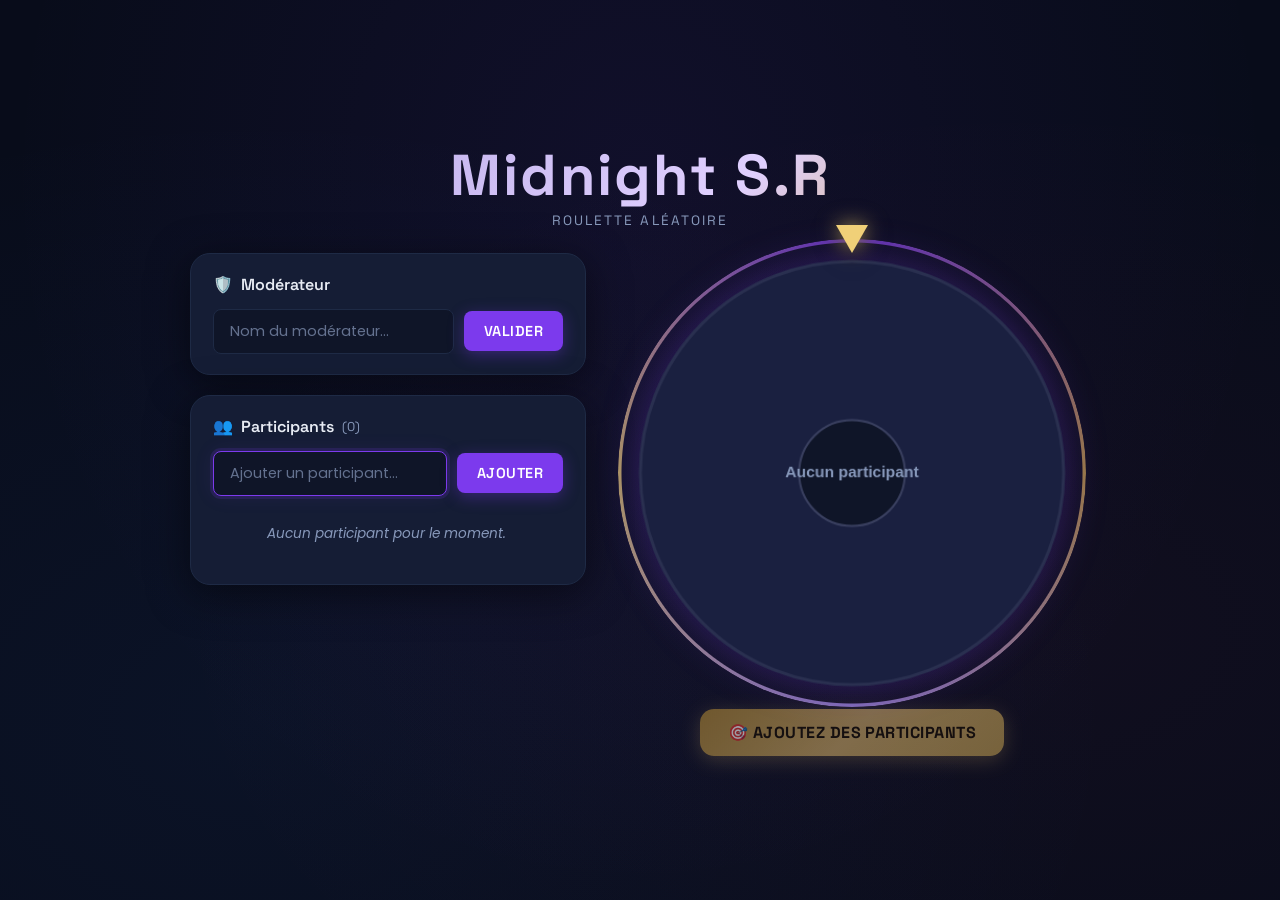
==== index.html @ 90e46de7 "V1.1 - Midnight S.R" ====
<!DOCTYPE html>
<html lang="fr">
<head>
    <meta charset="UTF-8">
    <meta name="viewport" content="width=device-width, initial-scale=1.0">
    <title>Midnight S.R - Roulette</title>

    <!-- Google Fonts -->
    <link rel="preconnect" href="https://fonts.googleapis.com">
    <link rel="preconnect" href="https://fonts.gstatic.com" crossorigin>
    <link href="https://fonts.googleapis.com/css2?family=Space+Grotesk:wght@300;400;500;600;700&family=Poppins:wght@300;400;500;600;700;800&display=swap" rel="stylesheet">

    <!-- Styles -->
    <link rel="stylesheet" href="style.css">
</head>
<body>
    <div class="main-container">
        <!-- En-tête -->
        <header class="header">
            <h1 class="header__title">Midnight S.R</h1>
            <p class="header__subtitle">Roulette Aléatoire</p>
            <div class="header__moderator" id="moderatorBadge" style="display: none;">
                <span class="header__moderator-icon"></span>
                Modéré par : <span class="header__moderator-name" id="moderatorDisplayName">—</span>
            </div>
        </header>

        <!-- Grille de contenu -->
        <div class="content-grid">
            <!-- Panneau gauche -->
            <div class="panel">
                <!-- Carte Modérateur -->
                <div class="card">
                    <div class="card__title">
                        <span class="card__title-icon">🛡️</span> Modérateur
                    </div>
                    <div class="input-group">
                        <input type="text" class="input" id="moderatorInput" placeholder="Nom du modérateur..." maxlength="40" autocomplete="off">
                        <button class="btn btn--primary" id="btnSetModerator">Valider</button>
                    </div>
                </div>

                <!-- Carte Participants -->
                <div class="card">
                    <div class="card__title">
                        <span class="card__title-icon">👥</span> Participants
                        <span class="participant-count" id="participantCount">(0)</span>
                    </div>
                    <div class="input-group">
                        <input type="text" class="input" id="participantInput" placeholder="Ajouter un participant..." maxlength="30" autocomplete="off">
                        <button class="btn btn--primary" id="btnAddParticipant">Ajouter</button>
                    </div>
                    <div class="participants-list-container" id="participantsListContainer">
                        <ul class="participants-list" id="participantsList">
                            <li class="empty-state" id="emptyState">Aucun participant pour le moment.</li>
                        </ul>
                    </div>
                </div>
            </div>

            <!-- Section Roulette -->
            <div class="wheel-section">
                <div class="wheel-wrapper" id="wheelWrapper">
                    <div class="wheel-outer-ring"></div>
                    <!-- Canvas AVANT le pointeur pour que le pointeur soit au-dessus -->
                    <canvas class="wheel-canvas" id="wheelCanvas" width="440" height="440"></canvas>
                    <div class="wheel-pointer" id="wheelPointer"></div>
                </div>
                <button class="btn btn--gold" id="btnSpin" disabled>
                    🎯 Lancer la roulette
                </button>
            </div>
        </div>
    </div>

    <!-- Modale du gagnant -->
    <div class="modal-overlay" id="modalOverlay">
        <div class="modal">
            <div class="modal__icon">🏆</div>
            <div class="modal__title">Félicitations !</div>
            <div class="modal__winner-name" id="modalWinnerName"></div>
            <p class="modal__text">La roulette a parlé...</p>
            <button class="modal__btn" id="btnCloseModal">Fermer</button>
        </div>
    </div>

    <!-- Confettis -->
    <div class="confetti-container" id="confettiContainer"></div>

    <!-- Script -->
    <script src="script.js"></script>
</body>
</html>
---- style.css ----
/* ========== VARIABLES ========== */
:root {
    --bg-deep: #080c1a;
    --bg-surface: #0f1528;
    --bg-card: #151d35;
    --accent-violet: #7c3aed;
    --accent-violet-glow: #a78bfa;
    --accent-blue: #3b82f6;
    --accent-gold: #d4a853;
    --accent-gold-light: #f0d078;
    --accent-silver: #b8c5d6;
    --text-primary: #e8ecf4;
    --text-secondary: #a8b8d4;
    --text-muted: #8899bb;
    --border-subtle: #1e2a45;
    --danger: #ef4444;
    --success: #10b981;
    --radius-sm: 8px;
    --radius-md: 14px;
    --radius-lg: 20px;
    --radius-xl: 28px;
    --shadow-glow-violet: 0 0 30px rgba(124, 58, 237, 0.4), 0 0 60px rgba(124, 58, 237, 0.15);
    --shadow-glow-gold: 0 0 30px rgba(212, 168, 83, 0.5), 0 0 60px rgba(212, 168, 83, 0.2);
    --shadow-card: 0 8px 40px rgba(0, 0, 0, 0.5);
    --transition-smooth: 0.3s cubic-bezier(0.4, 0, 0.2, 1);
    --transition-bounce: 0.4s cubic-bezier(0.34, 1.56, 0.64, 1);
    --font-display: 'Space Grotesk', 'Poppins', sans-serif;
    --font-body: 'Poppins', 'Space Grotesk', sans-serif;
}

/* ========== RESET ========== */
*,
*::before,
*::after {
    box-sizing: border-box;
    margin: 0;
    padding: 0;
}

html {
    scroll-behavior: smooth;
    font-size: 16px;
}

body {
    font-family: var(--font-body);
    background: var(--bg-deep);
    background-image:
        radial-gradient(ellipse at 50% 20%, rgba(124, 58, 237, 0.08) 0%, transparent 70%),
        radial-gradient(ellipse at 20% 80%, rgba(59, 130, 246, 0.06) 0%, transparent 60%),
        radial-gradient(ellipse at 80% 70%, rgba(236, 72, 153, 0.04) 0%, transparent 60%);
    color: var(--text-primary);
    min-height: 100vh;
    display: flex;
    align-items: center;
    justify-content: center;
    padding: 20px;
    -webkit-font-smoothing: antialiased;
    overflow-x: hidden;
}

/* ========== CONTENEUR PRINCIPAL ========== */
.main-container {
    width: 100%;
    max-width: 900px;
    display: flex;
    flex-direction: column;
    align-items: center;
    gap: 24px;
}

/* ========== EN-TÊTE ========== */
.header {
    text-align: center;
}

.header__title {
    font-family: var(--font-display);
    font-size: clamp(2.4rem, 5vw, 3.6rem);
    font-weight: 700;
    letter-spacing: 0.04em;
    background: linear-gradient(135deg, #c8b8f0, #e0d0ff, #d4a853, #f0d078, #c8b8f0);
    background-size: 300% 300%;
    -webkit-background-clip: text;
    background-clip: text;
    -webkit-text-fill-color: transparent;
    animation: shimmer 5s ease-in-out infinite;
    margin-bottom: 4px;
    line-height: 1.1;
}

@keyframes shimmer {
    0%, 100% { background-position: 0% 50%; }
    25% { background-position: 100% 0%; }
    50% { background-position: 100% 100%; }
    75% { background-position: 0% 100%; }
}

.header__subtitle {
    font-family: var(--font-display);
    font-size: 0.85rem;
    font-weight: 400;
    letter-spacing: 0.15em;
    text-transform: uppercase;
    color: var(--text-muted);
}

.header__moderator {
    margin-top: 8px;
    font-size: 0.9rem;
    color: var(--accent-silver);
    display: inline-flex;
    align-items: center;
    gap: 6px;
    background: var(--bg-card);
    padding: 8px 16px;
    border-radius: 50px;
    border: 1px solid var(--border-subtle);
    transition: var(--transition-smooth);
}

.header__moderator-icon {
    width: 8px;
    height: 8px;
    border-radius: 50%;
    background: var(--success);
    box-shadow: 0 0 8px rgba(16, 185, 129, 0.6);
    animation: pulse-dot 2s infinite;
}

@keyframes pulse-dot {
    0%, 100% { box-shadow: 0 0 4px rgba(16, 185, 129, 0.4); }
    50% { box-shadow: 0 0 14px rgba(16, 185, 129, 0.9); }
}

.header__moderator-name {
    color: var(--accent-gold-light);
    font-weight: 600;
}

/* ========== GRILLE ========== */
.content-grid {
    display: flex;
    gap: 28px;
    width: 100%;
    align-items: flex-start;
    flex-wrap: wrap;
    justify-content: center;
}

.panel {
    flex: 1 1 300px;
    min-width: 280px;
    max-width: 420px;        /* légèrement plus large pour laisser respirer */
    display: flex;
    flex-direction: column;
    gap: 20px;
}

/* ========== CARTES ========== */
.card {
    background: var(--bg-card);
    border: 1px solid var(--border-subtle);
    border-radius: var(--radius-lg);
    padding: 20px 22px;
    box-shadow: var(--shadow-card);
    position: relative;
    overflow: visible;        /* CORRECTION : plus de coupe ! */
}

.card::before {
    content: '';
    position: absolute;
    top: 0; left: 0; right: 0;
    height: 1px;
    background: linear-gradient(90deg, transparent, rgba(124,58,237,0.5), rgba(212,168,83,0.3), transparent);
    opacity: 0;
    transition: opacity 0.4s;
    border-radius: var(--radius-lg) var(--radius-lg) 0 0; /* suit l'arrondi */
}

.card:hover::before { opacity: 1; }

.card__title {
    font-family: var(--font-display);
    font-size: 1rem;
    font-weight: 600;
    margin-bottom: 14px;
    display: flex;
    align-items: center;
    gap: 8px;
    color: var(--text-primary);
}

/* ========== INPUT GROUP ========== */
.input-group {
    display: flex;
    gap: 10px;
    align-items: center;      /* alignement vertical */
}

.input {
    flex: 1;
    padding: 11px 16px;
    border-radius: var(--radius-sm);
    border: 1.5px solid var(--border-subtle);
    background: var(--bg-surface);
    color: var(--text-primary);
    font-family: var(--font-body);
    font-size: 0.9rem;
    outline: none;
    transition: var(--transition-smooth);
    min-width: 0;             /* empêche le dépassement */
}

.input::placeholder { color: var(--text-muted); opacity: 0.7; }
.input:focus {
    border-color: var(--accent-violet);
    box-shadow: 0 0 0 3px rgba(124,58,237,0.15), 0 0 20px rgba(124,58,237,0.1);
}

/* ========== BOUTONS ========== */
.btn {
    padding: 11px 20px;
    border-radius: var(--radius-sm);
    border: none;
    font-family: var(--font-display);
    font-weight: 600;
    font-size: 0.9rem;
    letter-spacing: 0.03em;
    cursor: pointer;
    transition: var(--transition-bounce);
    white-space: nowrap;
    text-transform: uppercase;
    outline: none;
    flex-shrink: 0;           /* empêche le bouton de rétrécir */
}

.btn:active { transform: scale(0.95); }

.btn--primary {
    background: var(--accent-violet);
    color: #fff;
    box-shadow: 0 4px 16px rgba(124,58,237,0.35);
}
.btn--primary:hover {
    background: #8b5cf6;
    box-shadow: 0 6px 24px rgba(124,58,237,0.5);
    transform: translateY(-1px);
}

.btn--gold {
    background: linear-gradient(135deg, #b8861e, #d4a853, #c59b3c);
    color: #1a0f00;
    font-weight: 700;
    box-shadow: 0 4px 20px rgba(212,168,83,0.4);
    font-size: 1rem;
    padding: 13px 28px;
    border-radius: var(--radius-md);
}
.btn--gold:hover {
    box-shadow: 0 8px 32px rgba(212,168,83,0.6);
    transform: translateY(-2px);
}
.btn--gold:disabled {
    opacity: 0.6;
    cursor: not-allowed;
    filter: grayscale(20%);
    transform: none;
}

.btn--danger-sm {
    background: transparent;
    color: var(--danger);
    border: 1px solid transparent;
    padding: 5px 10px;
    font-size: 0.75rem;
    border-radius: 50px;
    font-weight: 500;
    transition: var(--transition-smooth);
    flex-shrink: 0;
}
.btn--danger-sm:hover {
    background: rgba(239,68,68,0.15);
    border-color: rgba(239,68,68,0.5);
    color: #f87171;
}

/* ========== LISTE PARTICIPANTS ========== */
.participants-list-container {
    max-height: 220px;
    overflow-y: auto;
    scrollbar-width: thin;
    scrollbar-color: var(--border-subtle) transparent;
    padding-right: 4px;
    margin-top: 8px;
}
.participants-list-container::-webkit-scrollbar { width: 5px; }
.participants-list-container::-webkit-scrollbar-track { background: transparent; }
.participants-list-container::-webkit-scrollbar-thumb { background: var(--border-subtle); border-radius: 10px; }

.participants-list {
    list-style: none;
    display: flex;
    flex-direction: column;
    gap: 6px;
}

.participant-item {
    display: flex;
    align-items: center;
    justify-content: space-between;
    padding: 9px 14px;
    background: var(--bg-surface);
    border-radius: var(--radius-sm);
    border: 1px solid transparent;
    animation: slideIn 0.3s ease-out;
}
.participant-item:hover { border-color: var(--border-subtle); background: #181f35; }

.participant-item__name {
    font-weight: 500;
    font-size: 0.9rem;
    word-break: break-word;
}

.participant-item__index {
    font-size: 0.7rem;
    color: var(--text-muted);
    margin-right: 8px;
    font-weight: 600;
    font-family: var(--font-display);
}

.empty-state {
    text-align: center;
    color: var(--text-muted);
    padding: 20px 10px;
    font-style: italic;
    font-size: 0.85rem;
}

.participant-count {
    font-weight: 400;
    font-size: 0.8rem;
    color: var(--text-muted);
}

@keyframes slideIn {
    from { opacity: 0; transform: translateX(-20px); }
    to { opacity: 1; transform: translateX(0); }
}

/* ========== ROULETTE ========== */
.wheel-section {
    flex: 1 1 380px;
    min-width: 340px;
    max-width: 480px;
    display: flex;
    flex-direction: column;
    align-items: center;
    gap: 16px;
}

.wheel-wrapper {
    position: relative;
    width: 100%;
    max-width: 440px;
    aspect-ratio: 1 / 1;
}

.wheel-canvas {
    position: relative;
    z-index: 5;
    width: 100%;
    height: 100%;
    border-radius: 50%;
    filter: drop-shadow(0 0 20px rgba(124,58,237,0.3));
    transition: filter 0.5s;
}
.wheel-wrapper.spinning .wheel-canvas {
    filter: drop-shadow(0 0 35px rgba(124,58,237,0.55)) drop-shadow(0 0 70px rgba(212,168,83,0.25));
}

.wheel-pointer {
    position: absolute;
    top: -28px;
    left: 50%;
    transform: translateX(-50%);
    z-index: 10;
    width: 0;
    height: 0;
    border-left: 16px solid transparent;
    border-right: 16px solid transparent;
    border-top: 28px solid var(--accent-gold-light);
    filter: drop-shadow(0 0 10px rgba(240,208,120,0.7)) drop-shadow(0 4px 8px rgba(0,0,0,0.5));
    pointer-events: none;
}
.wheel-wrapper.spinning .wheel-pointer {
    animation: pointer-pulse 0.15s ease-in-out infinite;
}

@keyframes pointer-pulse {
    0%, 100% { filter: drop-shadow(0 0 14px rgba(240,208,120,0.8)) drop-shadow(0 4px 8px rgba(0,0,0,0.5)); }
    50% { filter: drop-shadow(0 0 24px rgba(255,220,140,1)) drop-shadow(0 4px 12px rgba(0,0,0,0.6)); }
}

.wheel-outer-ring {
    position: absolute;
    inset: -14px;
    border-radius: 50%;
    border: 4px solid transparent;
    background: conic-gradient(from 0deg, var(--accent-violet), var(--accent-gold), var(--accent-violet-glow), var(--accent-gold-light), var(--accent-violet)) border-box;
    -webkit-mask: radial-gradient(farthest-side, transparent calc(100% - 4px), #000 calc(100% - 3px));
    mask: radial-gradient(farthest-side, transparent calc(100% - 4px), #000 calc(100% - 3px));
    opacity: 0.7;
    animation: ring-rotate 20s linear infinite;
    pointer-events: none;
    z-index: 0;
}
.wheel-wrapper.spinning .wheel-outer-ring {
    animation: ring-rotate 3s linear infinite;
    opacity: 1;
}

@keyframes ring-rotate { to { transform: rotate(360deg); } }

/* ========== MODALE ========== */
.modal-overlay {
    position: fixed;
    inset: 0;
    background: rgba(5,8,20,0.85);
    backdrop-filter: blur(8px);
    z-index: 100;
    display: flex;
    align-items: center;
    justify-content: center;
    opacity: 0;
    pointer-events: none;
    transition: opacity 0.4s;
}
.modal-overlay.active {
    opacity: 1;
    pointer-events: all;
}

.modal {
    background: var(--bg-card);
    border: 1.5px solid var(--border-subtle);
    border-radius: var(--radius-xl);
    padding: 32px 28px;
    text-align: center;
    max-width: 420px;
    width: 90%;
    box-shadow: var(--shadow-glow-gold), var(--shadow-card);
    transform: scale(0.8) translateY(20px);
    transition: transform 0.5s cubic-bezier(0.34,1.56,0.64,1);
}
.modal-overlay.active .modal { transform: scale(1) translateY(0); }

.modal__icon { font-size: 3.5rem; margin-bottom: 10px; animation: bounce-icon 0.6s ease-in-out infinite alternate; }
@keyframes bounce-icon {
    from { transform: translateY(0); }
    to { transform: translateY(-16px); }
}

.modal__title {
    font-family: var(--font-display);
    font-size: 1.6rem;
    font-weight: 700;
    color: var(--accent-gold-light);
    margin-bottom: 4px;
}

.modal__winner-name {
    font-family: var(--font-display);
    font-size: 2.4rem;
    font-weight: 800;
    background: linear-gradient(135deg, #f0d078, #d4a853, #f0d078);
    -webkit-background-clip: text;
    background-clip: text;
    -webkit-text-fill-color: transparent;
    margin: 6px 0 18px;
    word-break: break-word;
}

.modal__text { color: var(--text-secondary); margin-bottom: 16px; font-size: 0.9rem; }

.modal__btn {
    padding: 12px 30px;
    border-radius: 50px;
    border: 2px solid var(--accent-gold);
    background: transparent;
    color: var(--accent-gold-light);
    font-family: var(--font-display);
    font-weight: 600;
    font-size: 0.95rem;
    cursor: pointer;
    transition: var(--transition-bounce);
    text-transform: uppercase;
}
.modal__btn:hover {
    background: var(--accent-gold);
    color: #1a0f00;
    box-shadow: var(--shadow-glow-gold);
    transform: scale(1.05);
}

/* ========== CONFETTIS ========== */
.confetti-container {
    position: fixed;
    inset: 0;
    pointer-events: none;
    z-index: 150;
    overflow: hidden;
}

.confetti-piece {
    position: absolute;
    width: 10px;
    height: 16px;
    border-radius: 3px;
    animation: confetti-fall var(--duration) ease-out forwards;
    animation-delay: var(--delay);
    opacity: 0;
}

@keyframes confetti-fall {
    0%   { opacity: 1; transform: translate(0,0) rotate(0deg) scale(1); }
    20%  { opacity: 1; transform: translate(var(--drift-x-1), var(--drift-y-1)) rotate(var(--spin-1)) scale(1.1); }
    60%  { opacity: 0.8; transform: translate(var(--drift-x-2), var(--drift-y-2)) rotate(var(--spin-2)) scale(0.9); }
    100% { opacity: 0; transform: translate(var(--final-x), var(--final-y)) rotate(var(--spin-final)) scale(0.4); }
}

/* ========== RESPONSIVE ========== */
@media (max-width: 768px) {
    .content-grid { flex-direction: column; align-items: center; gap: 20px; }
    .panel { max-width: 100%; width: 100%; }
    .wheel-section { max-width: 380px; width: 100%; }
    .wheel-wrapper { max-width: 340px; }
    .header__title { font-size: 2rem; }
    .btn--gold { font-size: 0.9rem; padding: 11px 22px; }
    .card { padding: 16px 14px; }
    .modal__winner-name { font-size: 1.8rem; }
}

@media (max-width: 400px) {
    body { padding: 10px; }
    .wheel-wrapper { max-width: 280px; }
    .wheel-pointer { border-left-width: 12px; border-right-width: 12px; border-top-width: 22px; top: -22px; }
    .input-group { flex-direction: column; }
    .btn { width: 100%; text-align: center; }
}
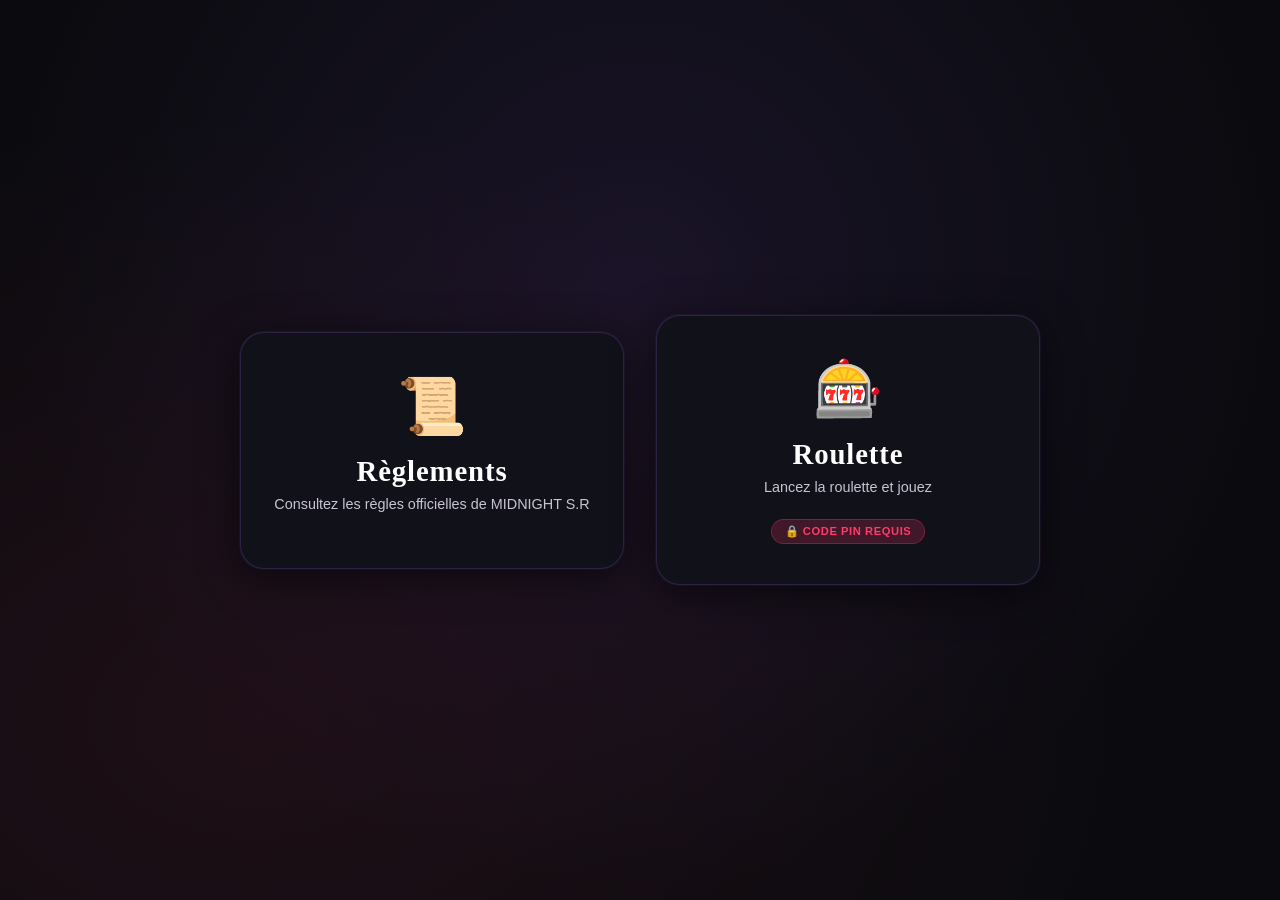
==== commit d5c6eca9: "Refonte Total" ====
--- a/index.html
+++ b/index.html
@@ -3,91 +3,24 @@
 <head>
     <meta charset="UTF-8">
     <meta name="viewport" content="width=device-width, initial-scale=1.0">
-    <title>Midnight S.R - Roulette</title>
-
-    <!-- Google Fonts -->
-    <link rel="preconnect" href="https://fonts.googleapis.com">
-    <link rel="preconnect" href="https://fonts.gstatic.com" crossorigin>
-    <link href="https://fonts.googleapis.com/css2?family=Space+Grotesk:wght@300;400;500;600;700&family=Poppins:wght@300;400;500;600;700;800&display=swap" rel="stylesheet">
-
-    <!-- Styles -->
-    <link rel="stylesheet" href="style.css">
+    <title>MIDNIGHT S.R — Portail</title>
+    <link rel="stylesheet" href="css/style.css">
 </head>
 <body>
-    <div class="main-container">
-        <!-- En-tête -->
-        <header class="header">
-            <h1 class="header__title">Midnight S.R</h1>
-            <p class="header__subtitle">Roulette Aléatoire</p>
-            <div class="header__moderator" id="moderatorBadge" style="display: none;">
-                <span class="header__moderator-icon"></span>
-                Modéré par : <span class="header__moderator-name" id="moderatorDisplayName">—</span>
-            </div>
-        </header>
-
-        <!-- Grille de contenu -->
-        <div class="content-grid">
-            <!-- Panneau gauche -->
-            <div class="panel">
-                <!-- Carte Modérateur -->
-                <div class="card">
-                    <div class="card__title">
-                        <span class="card__title-icon">🛡️</span> Modérateur
-                    </div>
-                    <div class="input-group">
-                        <input type="text" class="input" id="moderatorInput" placeholder="Nom du modérateur..." maxlength="40" autocomplete="off">
-                        <button class="btn btn--primary" id="btnSetModerator">Valider</button>
-                    </div>
-                </div>
-
-                <!-- Carte Participants -->
-                <div class="card">
-                    <div class="card__title">
-                        <span class="card__title-icon">👥</span> Participants
-                        <span class="participant-count" id="participantCount">(0)</span>
-                    </div>
-                    <div class="input-group">
-                        <input type="text" class="input" id="participantInput" placeholder="Ajouter un participant..." maxlength="30" autocomplete="off">
-                        <button class="btn btn--primary" id="btnAddParticipant">Ajouter</button>
-                    </div>
-                    <div class="participants-list-container" id="participantsListContainer">
-                        <ul class="participants-list" id="participantsList">
-                            <li class="empty-state" id="emptyState">Aucun participant pour le moment.</li>
-                        </ul>
-                    </div>
-                </div>
-            </div>
-
-            <!-- Section Roulette -->
-            <div class="wheel-section">
-                <div class="wheel-wrapper" id="wheelWrapper">
-                    <div class="wheel-outer-ring"></div>
-                    <!-- Canvas AVANT le pointeur pour que le pointeur soit au-dessus -->
-                    <canvas class="wheel-canvas" id="wheelCanvas" width="440" height="440"></canvas>
-                    <div class="wheel-pointer" id="wheelPointer"></div>
-                </div>
-                <button class="btn btn--gold" id="btnSpin" disabled>
-                    🎯 Lancer la roulette
-                </button>
-            </div>
-        </div>
+    <div class="starfield" id="starfield" aria-hidden="true"></div>
+    <div class="portal">
+        <a href="reglements.html" class="portal-card">
+            <span class="card-icon">📜</span>
+            <h2 class="card-title">Règlements</h2>
+            <p class="card-subtitle">Consultez les règles officielles de MIDNIGHT S.R</p>
+        </a>
+        <a href="roulette.html" class="portal-card">
+            <span class="card-icon">🎰</span>
+            <h2 class="card-title">Roulette</h2>
+            <p class="card-subtitle">Lancez la roulette et jouez</p>
+            <span class="badge-pin">🔒 Code PIN requis</span>
+        </a>
     </div>
-
-    <!-- Modale du gagnant -->
-    <div class="modal-overlay" id="modalOverlay">
-        <div class="modal">
-            <div class="modal__icon">🏆</div>
-            <div class="modal__title">Félicitations !</div>
-            <div class="modal__winner-name" id="modalWinnerName"></div>
-            <p class="modal__text">La roulette a parlé...</p>
-            <button class="modal__btn" id="btnCloseModal">Fermer</button>
-        </div>
-    </div>
-
-    <!-- Confettis -->
-    <div class="confetti-container" id="confettiContainer"></div>
-
-    <!-- Script -->
-    <script src="script.js"></script>
+    <script src="js/main.js"></script>
 </body>
 </html>
--- a/css/style.css
+++ b/css/style.css
@@ -0,0 +1,90 @@
+:root {
+    --bg-deep: #0B0B0F;
+    --bg-card: #111119;
+    --bg-elevated: #161622;
+    --violet-dark: #2B124C;
+    --violet-light: #A970FF;
+    --violet-mid: #7B4FD4;
+    --red-accent: #FF3B6B;
+    --gold: #E8C56D;
+    --border-subtle: rgba(169, 112, 255, 0.18);
+    --border-glow: rgba(169, 112, 255, 0.35);
+    --shadow-card: 0 8px 40px rgba(0, 0, 0, 0.6), 0 0 0 1px rgba(169, 112, 255, 0.1);
+    --radius-lg: 24px;
+    --transition-bounce: 0.4s cubic-bezier(0.34, 1.56, 0.64, 1);
+}
+
+* { margin:0; padding:0; box-sizing:border-box; }
+
+body {
+    background: var(--bg-deep);
+    font-family: 'Inter', 'Segoe UI', 'Helvetica Neue', sans-serif;
+    display: flex;
+    align-items: center;
+    justify-content: center;
+    min-height: 100vh;
+    padding: 2rem;
+    background-image:
+        radial-gradient(ellipse at 50% 30%, rgba(123,79,212,0.12) 0%, transparent 70%),
+        radial-gradient(ellipse at 20% 80%, rgba(255,59,107,0.08) 0%, transparent 60%);
+}
+
+.starfield {
+    position: fixed; top:0; left:0; width:100%; height:100%;
+    pointer-events: none; z-index:0; opacity:0.6;
+}
+.star {
+    position: absolute; border-radius: 50%; background: #fff;
+    animation: twinkle var(--dur) ease-in-out infinite;
+    animation-delay: var(--delay); opacity:0;
+}
+@keyframes twinkle {
+    0%,100% { opacity:0.15; transform:scale(1); }
+    40% { opacity:0.9; transform:scale(1.8); }
+    70% { opacity:0.35; transform:scale(0.7); }
+}
+
+.portal {
+    position: relative; z-index:2; display:flex; gap:2rem;
+    flex-wrap: wrap; justify-content: center; align-items: center;
+    max-width:800px; width:100%;
+}
+.portal-card {
+    background: var(--bg-card); border-radius: var(--radius-lg);
+    padding: 2.5rem 2rem; box-shadow: var(--shadow-card);
+    border:1px solid var(--border-subtle); text-align: center;
+    transition: all var(--transition-bounce); cursor:pointer;
+    text-decoration: none; color:inherit; flex:1 1 250px;
+    min-width:220px; position:relative; overflow:hidden;
+}
+.portal-card:hover {
+    border-color: var(--border-glow);
+    transform: translateY(-6px);
+    box-shadow: 0 20px 60px rgba(169,112,255,0.25), 0 0 0 1px rgba(169,112,255,0.5);
+}
+.portal-card::before {
+    content:''; position:absolute; top:0; left:0; width:100%; height:4px;
+    background: linear-gradient(90deg, var(--violet-light), var(--red-accent));
+    transform:scaleX(0); transition: transform 0.4s ease;
+}
+.portal-card:hover::before { transform:scaleX(1); }
+
+.card-icon { font-size:3.5rem; margin-bottom:1rem; display:block; }
+.card-title {
+    font-family: 'Playfair Display', 'Georgia', serif;
+    font-size:1.8rem; color:#fff; margin-bottom:0.5rem; letter-spacing:0.03em;
+}
+.card-subtitle { color:#C8C4D4; font-size:0.9rem; font-weight:500; margin-bottom:1rem; }
+.badge-pin {
+    display:inline-block; padding:0.3rem 0.8rem; border-radius:20px;
+    font-size:0.7rem; font-weight:700; text-transform:uppercase;
+    letter-spacing:0.05em; background: rgba(255,59,107,0.2);
+    color:var(--red-accent); border:1px solid rgba(255,59,107,0.3);
+    margin-top:0.5rem;
+}
+
+@media (max-width:600px) {
+    .portal { flex-direction:column; gap:1.5rem; }
+    .portal-card { padding:2rem 1.5rem; }
+    .card-title { font-size:1.5rem; }
+}
